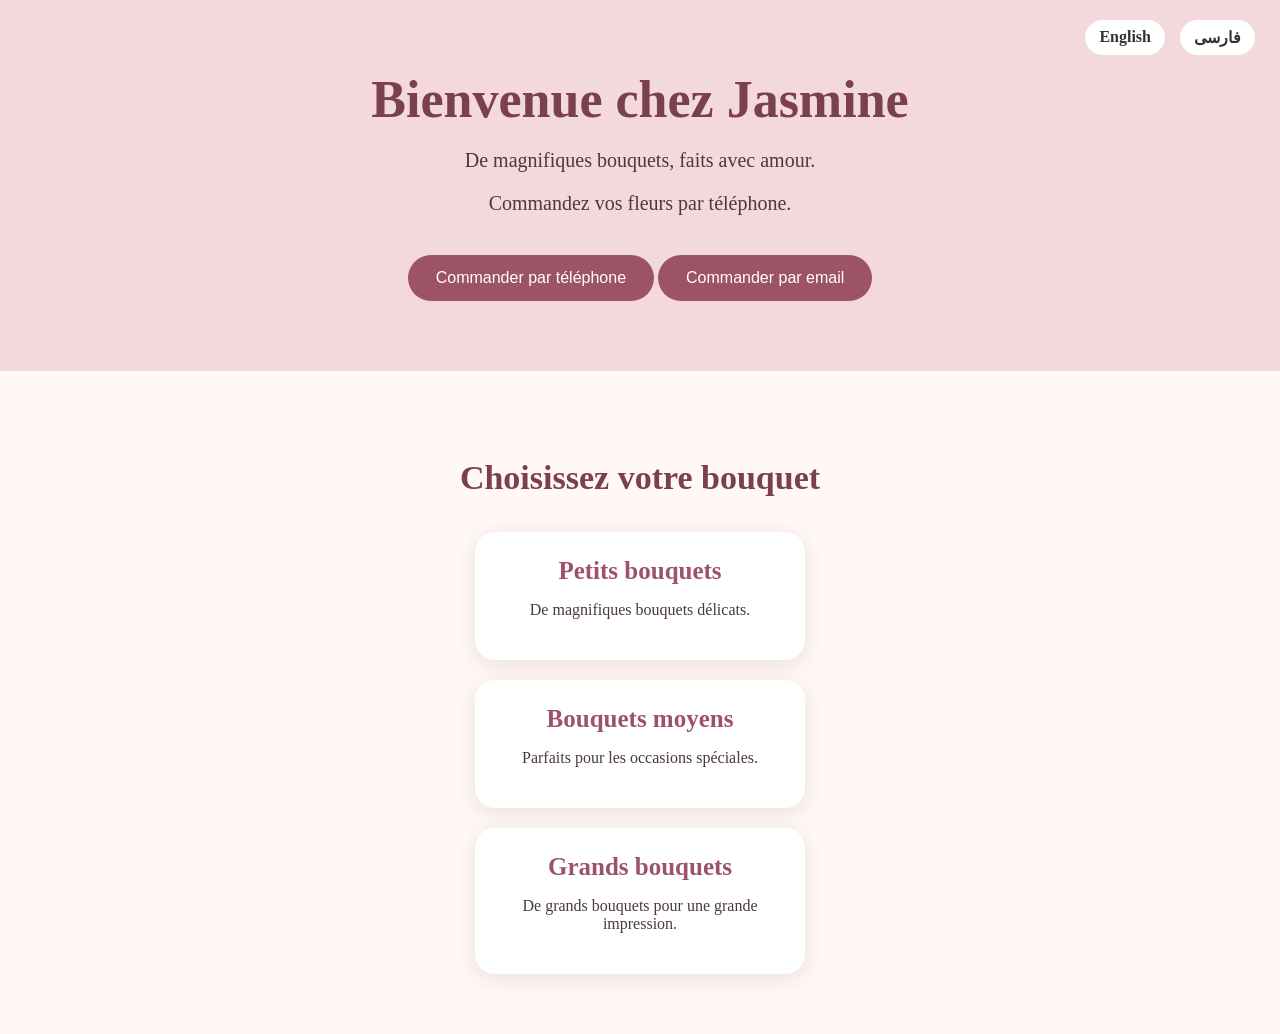
==== francais.html @ bc32ae3f "Add French version of the website This file contains the French version of the website with flower o" ====
<!DOCTYPE html>
<html>

<head>
    <title>Jasmine</title>
    <link rel="stylesheet" href="style.css">
</head>

<body>

<div class="language-selector">
    <a href="index.html">English</a>
    <a href="persian.html">فارسی</a>
</div>

<header>

    <h1>Bienvenue chez Jasmine</h1>

    <p>De magnifiques bouquets, faits avec amour.</p>

    <p>Commandez vos fleurs par téléphone.</p>

    <a class="order-button" href="tel:0600000000">
        Commander par téléphone
    </a>

    <a class="order-button" href="mailto:yasyasi@gmail.com">
        Commander par email
    </a>

</header>

<section class="choice-section">

    <h2>Choisissez votre bouquet</h2>

    <div class="choice-container">

        <a class="choice-card" href="small-fr.html">
            <h3>Petits bouquets</h3>
            <p>De magnifiques bouquets délicats.</p>
        </a>

        <a class="choice-card" href="medium-fr.html">
            <h3>Bouquets moyens</h3>
            <p>Parfaits pour les occasions spéciales.</p>
        </a>

        <a class="choice-card" href="large-fr.html">
            <h3>Grands bouquets</h3>
            <p>De grands bouquets pour une grande impression.</p>
        </a>

    </div>

</section>

</body>

</html>
---- style.css ----
body {
    margin: 0;
    background: #fff8f5;
    color: #4b3a3a;
    font-family: Georgia, serif;
    text-align: center;
}

header {
    background: #f3d8dc;
    padding: 70px 20px;
}

h1 {
    font-size: 52px;
    color: #7b4050;
    margin: 0 0 20px;
}

header p {
    font-size: 20px;
}

.order-button {
    display: inline-block;
    background: #9d5367;
    color: white;
    text-decoration: none;
    padding: 14px 28px;
    border-radius: 30px;
    margin-top: 20px;
    font-family: Arial, sans-serif;
}

.order-button:hover {
    background: #713747;
}

.choice-section {
    padding: 60px 20px;
}

.choice-section h2 {
    font-size: 34px;
    color: #7b4050;
    margin-bottom: 35px;
}

.choice-container {
    display: flex;
    flex-direction: column;
    align-items: center;
    gap: 20px;
}

.choice-card {
    width: 280px;
    background: white;
    padding: 25px;
    border-radius: 20px;
    text-decoration: none;
    color: #4b3a3a;
    box-shadow: 0 5px 20px rgba(100, 50, 60, 0.12);
    transition: transform 0.2s;
}

.choice-card:hover {
    transform: translateY(-5px);
}

.choice-card h3 {
    font-size: 25px;
    color: #9d5367;
    margin: 0;
}

.page {
    padding: 60px 20px;
}

.page h1 {
    margin-bottom: 40px;
}

.bouquet {
    background: white;
    max-width: 700px;
    margin: 0 auto 40px;
    padding: 25px;
    border-radius: 25px;
    box-shadow: 0 5px 20px rgba(100, 50, 60, 0.12);
}

.bouquet img {
    width: 180px;
    height: 140px;
    object-fit: cover;
    border-radius: 15px;
    margin: 8px;
}

.bouquet h2 {
    color: #9d5367;
}

.price {
    font-size: 22px;
    font-weight: bold;
}

.back {
    display: inline-block;
    margin-top: 20px;
    color: #9d5367;
    text-decoration: none;
    font-family: Arial, sans-serif;
}
.language-selector {
    position: absolute;
    top: 20px;
    right: 25px;
    display: flex;
    gap: 15px;
}

.language-selector a {
    text-decoration: none;
    color: #333;
    background: white;
    padding: 8px 14px;
    border-radius: 20px;
    font-weight: bold;
}

.language-selector a:hover {
    opacity: 0.7;
}
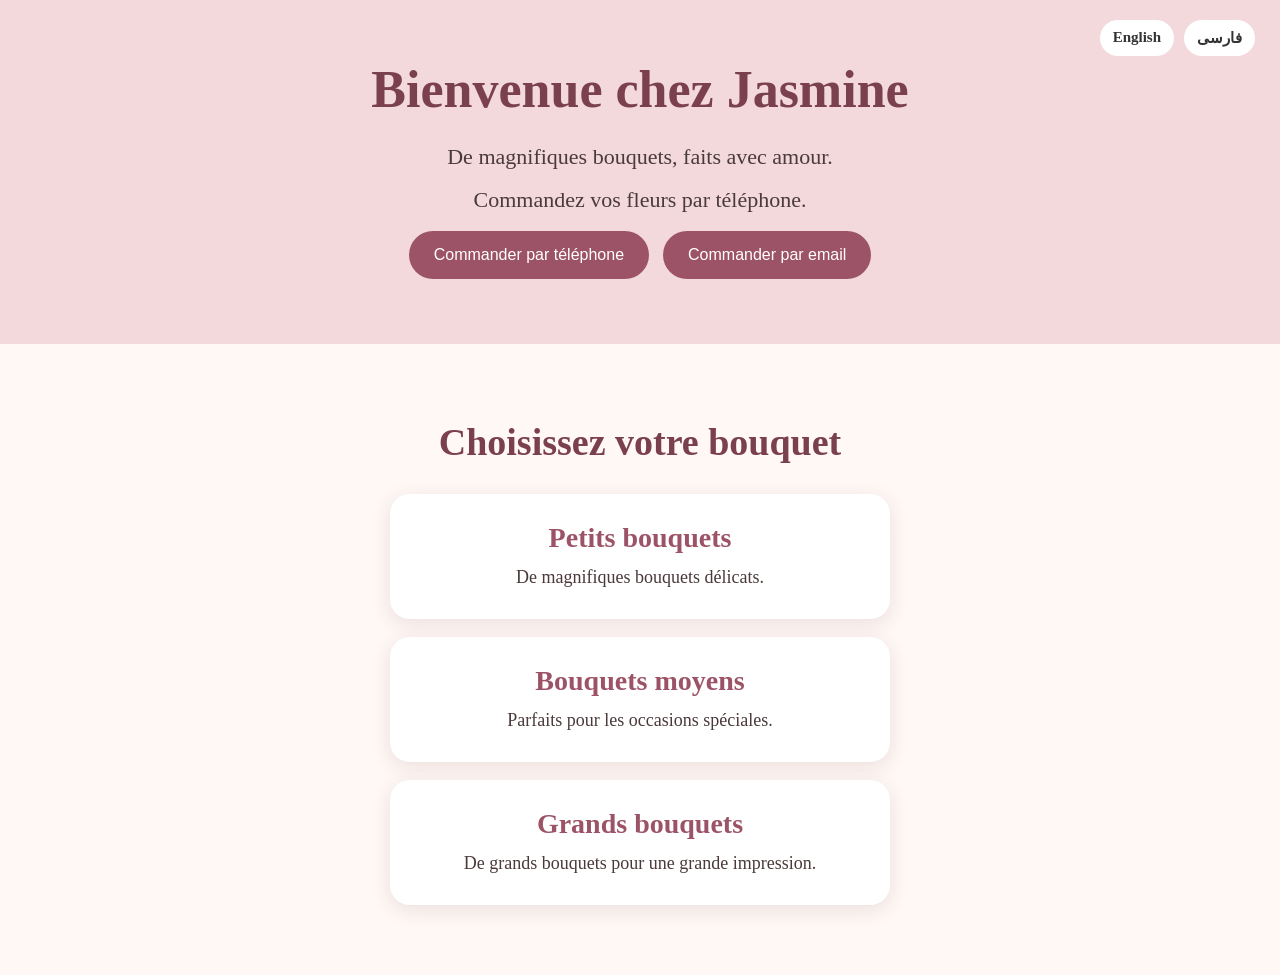
==== commit b9c26864: "Format HTML structure and improve indentation" ====
--- a/francais.html
+++ b/francais.html
@@ -1,60 +1,62 @@
 <!DOCTYPE html>
-<html>
+<html lang="fr">
 
 <head>
+    <meta charset="UTF-8">
+    <meta name="viewport" content="width=device-width, initial-scale=1.0">
     <title>Jasmine</title>
     <link rel="stylesheet" href="style.css">
 </head>
 
 <body>
 
-<div class="language-selector">
-    <a href="index.html">English</a>
-    <a href="persian.html">فارسی</a>
-</div>
+    <div class="language-selector">
+        <a href="index.html">English</a>
+        <a href="persian.html">فارسی</a>
+    </div>
 
-<header>
+    <header>
 
-    <h1>Bienvenue chez Jasmine</h1>
+        <h1>Bienvenue chez Jasmine</h1>
 
-    <p>De magnifiques bouquets, faits avec amour.</p>
+        <p>De magnifiques bouquets, faits avec amour.</p>
 
-    <p>Commandez vos fleurs par téléphone.</p>
+        <p>Commandez vos fleurs par téléphone.</p>
 
-    <a class="order-button" href="tel:0600000000">
-        Commander par téléphone
-    </a>
-
-    <a class="order-button" href="mailto:yasyasi@gmail.com">
-        Commander par email
-    </a>
-
-</header>
-
-<section class="choice-section">
-
-    <h2>Choisissez votre bouquet</h2>
-
-    <div class="choice-container">
-
-        <a class="choice-card" href="small-fr.html">
-            <h3>Petits bouquets</h3>
-            <p>De magnifiques bouquets délicats.</p>
+        <a class="order-button" href="tel:0600000000">
+            Commander par téléphone
         </a>
 
-        <a class="choice-card" href="medium-fr.html">
-            <h3>Bouquets moyens</h3>
-            <p>Parfaits pour les occasions spéciales.</p>
+        <a class="order-button" href="mailto:yasyasi@gmail.com">
+            Commander par email
         </a>
 
-        <a class="choice-card" href="large-fr.html">
-            <h3>Grands bouquets</h3>
-            <p>De grands bouquets pour une grande impression.</p>
-        </a>
+    </header>
 
-    </div>
+    <section class="choice-section">
 
-</section>
+        <h2>Choisissez votre bouquet</h2>
+
+        <div class="choice-container">
+
+            <a class="choice-card" href="small-fr.html">
+                <h3>Petits bouquets</h3>
+                <p>De magnifiques bouquets délicats.</p>
+            </a>
+
+            <a class="choice-card" href="medium-fr.html">
+                <h3>Bouquets moyens</h3>
+                <p>Parfaits pour les occasions spéciales.</p>
+            </a>
+
+            <a class="choice-card" href="large-fr.html">
+                <h3>Grands bouquets</h3>
+                <p>De grands bouquets pour une grande impression.</p>
+            </a>
+
+        </div>
+
+    </section>
 
 </body>
 
--- a/style.css
+++ b/style.css
@@ -8,17 +8,28 @@
 
 header {
     background: #f3d8dc;
-    padding: 70px 20px;
+    padding: 60px 20px;
 }
 
 h1 {
     font-size: 52px;
     color: #7b4050;
     margin: 0 0 20px;
+    line-height: 1.15;
 }
 
 header p {
-    font-size: 20px;
+    font-size: 22px;
+    line-height: 1.5;
+    margin: 10px 0;
+}
+
+.order-buttons {
+    display: flex;
+    justify-content: center;
+    flex-wrap: wrap;
+    gap: 5px;
+    margin-top: 20px;
 }
 
 .order-button {
@@ -26,10 +37,11 @@
     background: #9d5367;
     color: white;
     text-decoration: none;
-    padding: 14px 28px;
+    padding: 15px 25px;
     border-radius: 30px;
-    margin-top: 20px;
+    margin: 5px;
     font-family: Arial, sans-serif;
+    font-size: 16px;
 }
 
 .order-button:hover {
@@ -37,31 +49,33 @@
 }
 
 .choice-section {
-    padding: 60px 20px;
+    padding: 45px 20px 70px;
 }
 
 .choice-section h2 {
-    font-size: 34px;
+    font-size: 38px;
     color: #7b4050;
-    margin-bottom: 35px;
+    margin-bottom: 30px;
 }
 
 .choice-container {
     display: flex;
     flex-direction: column;
     align-items: center;
-    gap: 20px;
+    gap: 18px;
 }
 
 .choice-card {
-    width: 280px;
+    width: 85%;
+    max-width: 500px;
     background: white;
-    padding: 25px;
+    padding: 28px 20px;
     border-radius: 20px;
     text-decoration: none;
     color: #4b3a3a;
     box-shadow: 0 5px 20px rgba(100, 50, 60, 0.12);
     transition: transform 0.2s;
+    box-sizing: border-box;
 }
 
 .choice-card:hover {
@@ -69,8 +83,14 @@
 }
 
 .choice-card h3 {
-    font-size: 25px;
+    font-size: 28px;
     color: #9d5367;
+    margin: 0 0 10px;
+}
+
+.choice-card p {
+    font-size: 18px;
+    line-height: 1.5;
     margin: 0;
 }
 
@@ -84,16 +104,19 @@
 
 .bouquet {
     background: white;
-    max-width: 700px;
+    width: 90%;
+    max-width: 800px;
     margin: 0 auto 40px;
     padding: 25px;
     border-radius: 25px;
     box-shadow: 0 5px 20px rgba(100, 50, 60, 0.12);
+    box-sizing: border-box;
 }
 
 .bouquet img {
-    width: 180px;
-    height: 140px;
+    width: 45%;
+    max-width: 280px;
+    height: auto;
     object-fit: cover;
     border-radius: 15px;
     margin: 8px;
@@ -101,10 +124,16 @@
 
 .bouquet h2 {
     color: #9d5367;
+    font-size: 30px;
+}
+
+.bouquet p {
+    font-size: 19px;
+    line-height: 1.5;
 }
 
 .price {
-    font-size: 22px;
+    font-size: 24px;
     font-weight: bold;
 }
 
@@ -114,24 +143,130 @@
     color: #9d5367;
     text-decoration: none;
     font-family: Arial, sans-serif;
-}
+    font-size: 17px;
+}
+
 .language-selector {
     position: absolute;
     top: 20px;
     right: 25px;
     display: flex;
-    gap: 15px;
+    gap: 10px;
+    z-index: 10;
 }
 
 .language-selector a {
     text-decoration: none;
     color: #333;
     background: white;
-    padding: 8px 14px;
+    padding: 9px 13px;
     border-radius: 20px;
     font-weight: bold;
+    font-size: 15px;
 }
 
 .language-selector a:hover {
     opacity: 0.7;
 }
+
+
+/* Flower choices */
+
+.flower-options {
+    display: flex;
+    justify-content: center;
+    gap: 25px;
+    flex-wrap: wrap;
+}
+
+.flower-option {
+    text-align: center;
+}
+
+.flower-option img {
+    cursor: pointer;
+    transition: transform 0.2s;
+}
+
+.flower-option img:hover {
+    transform: scale(1.03);
+}
+
+.flower-order {
+    margin-top: 10px;
+}
+
+/* Phone / mobile */
+
+@media (max-width: 600px) {
+
+    .page {
+        padding: 70px 10px 40px;
+    }
+
+    .page h1 {
+        font-size: 42px;
+        line-height: 1.2;
+        margin-bottom: 30px;
+    }
+
+    .bouquet {
+        width: 96%;
+        padding: 20px 12px;
+        margin: 0 auto 30px;
+    }
+
+    .bouquet > div:first-child {
+        display: flex;
+        flex-direction: column;
+        align-items: center;
+        gap: 15px;
+    }
+
+    .bouquet img {
+        width: 90%;
+        max-width: 330px;
+        height: auto;
+        margin: 0;
+    }
+
+    .bouquet h2 {
+        font-size: 30px;
+        margin-top: 25px;
+    }
+
+    .bouquet p {
+        font-size: 20px;
+        line-height: 1.6;
+    }
+
+    .price {
+        font-size: 27px;
+    }
+
+    .bouquet .order-button {
+        display: block;
+        width: 85%;
+        max-width: 300px;
+        box-sizing: border-box;
+        margin: 10px auto;
+        padding: 15px 18px;
+        font-size: 17px;
+    }
+
+    .back {
+        font-size: 18px;
+        margin-top: 10px;
+    }
+
+    .language-selector {
+        top: 12px;
+        right: 10px;
+        gap: 5px;
+    }
+
+    .language-selector a {
+        padding: 8px 9px;
+        font-size: 13px;
+    }
+}
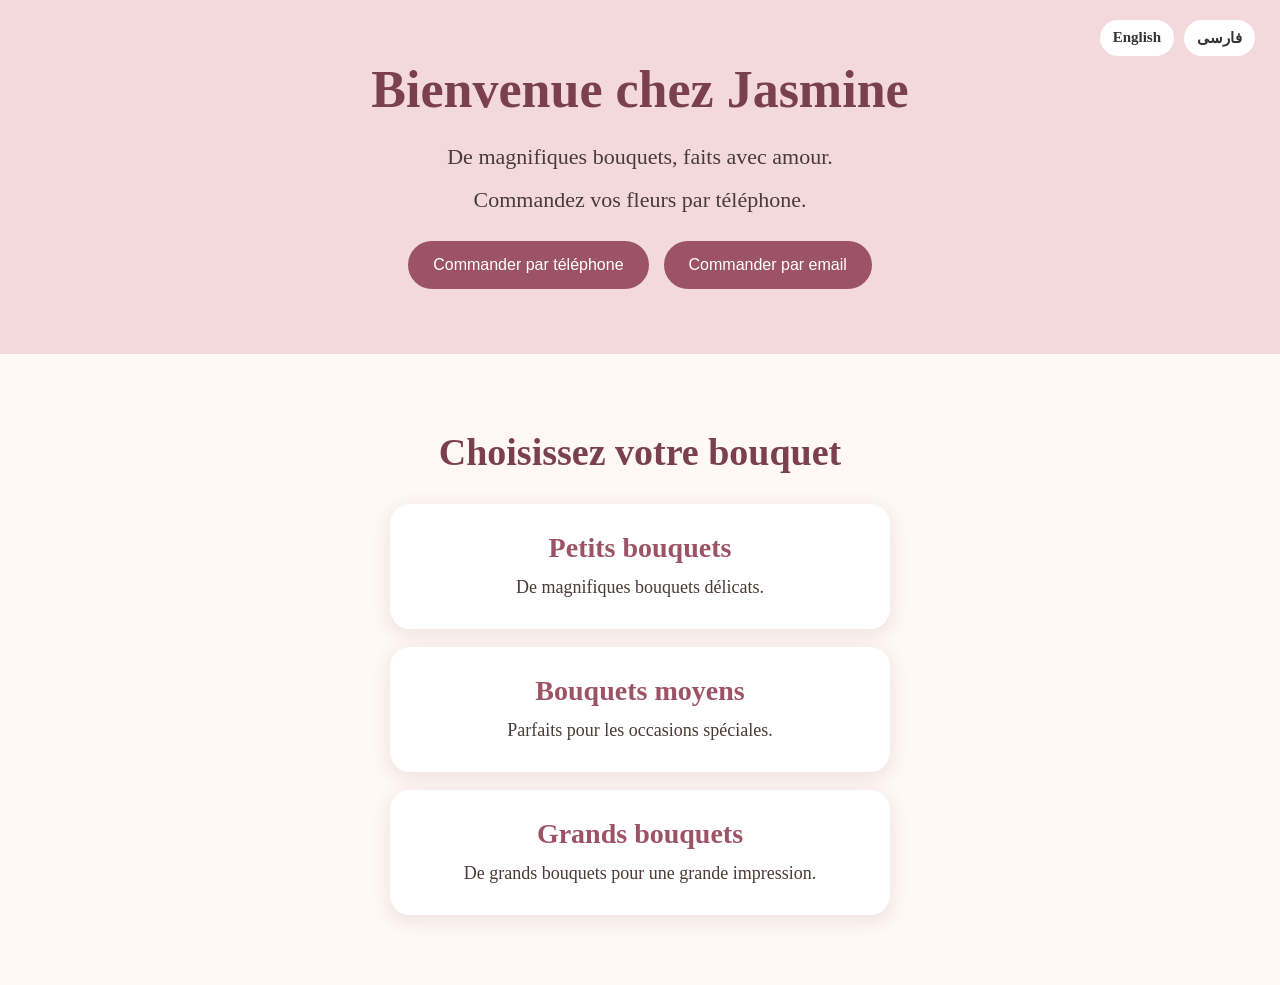
==== commit 46d0c473: "fix french mobile text" ====
--- a/francais.html
+++ b/francais.html
@@ -23,13 +23,15 @@
 
         <p>Commandez vos fleurs par téléphone.</p>
 
-        <a class="order-button" href="tel:0600000000">
-            Commander par téléphone
-        </a>
+        <div class="order-buttons">
+            <a class="order-button" href="tel:0600000000">
+                Commander par téléphone
+            </a>
 
-        <a class="order-button" href="mailto:yasyasi@gmail.com">
-            Commander par email
-        </a>
+            <a class="order-button" href="mailto:yasyasi@gmail.com">
+                Commander par email
+            </a>
+        </div>
 
     </header>
 
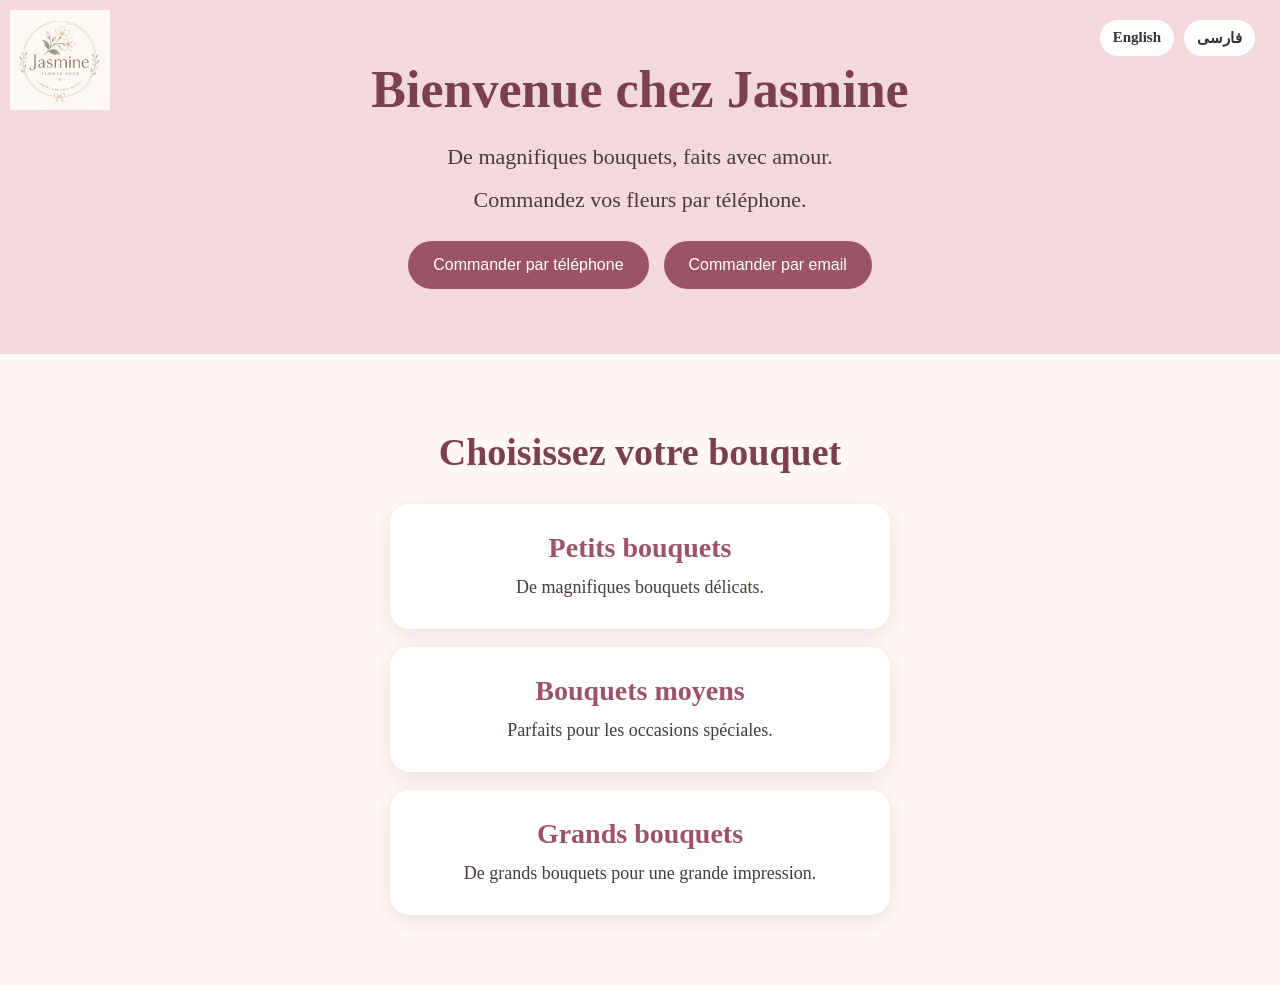
==== commit 17a2084a: "Add logo image to francais.html header" ====
--- a/francais.html
+++ b/francais.html
@@ -16,6 +16,7 @@
     </div>
 
     <header>
+        <img src="logo.png" alt="Jasmine's Flower Shop" class="logo">
 
         <h1>Bienvenue chez Jasmine</h1>
 
--- a/style.css
+++ b/style.css
@@ -270,3 +270,14 @@
         font-size: 13px;
     }
 }
+
+.logo {
+    position: fixed !important;
+    top: 10px; !important ;
+    left: 10px; !important;
+    width: 100px !important;
+    height: auto !important;
+    max-width: none !important;
+    margin: 0 !important;
+    z-index: 9999 !important;
+}
